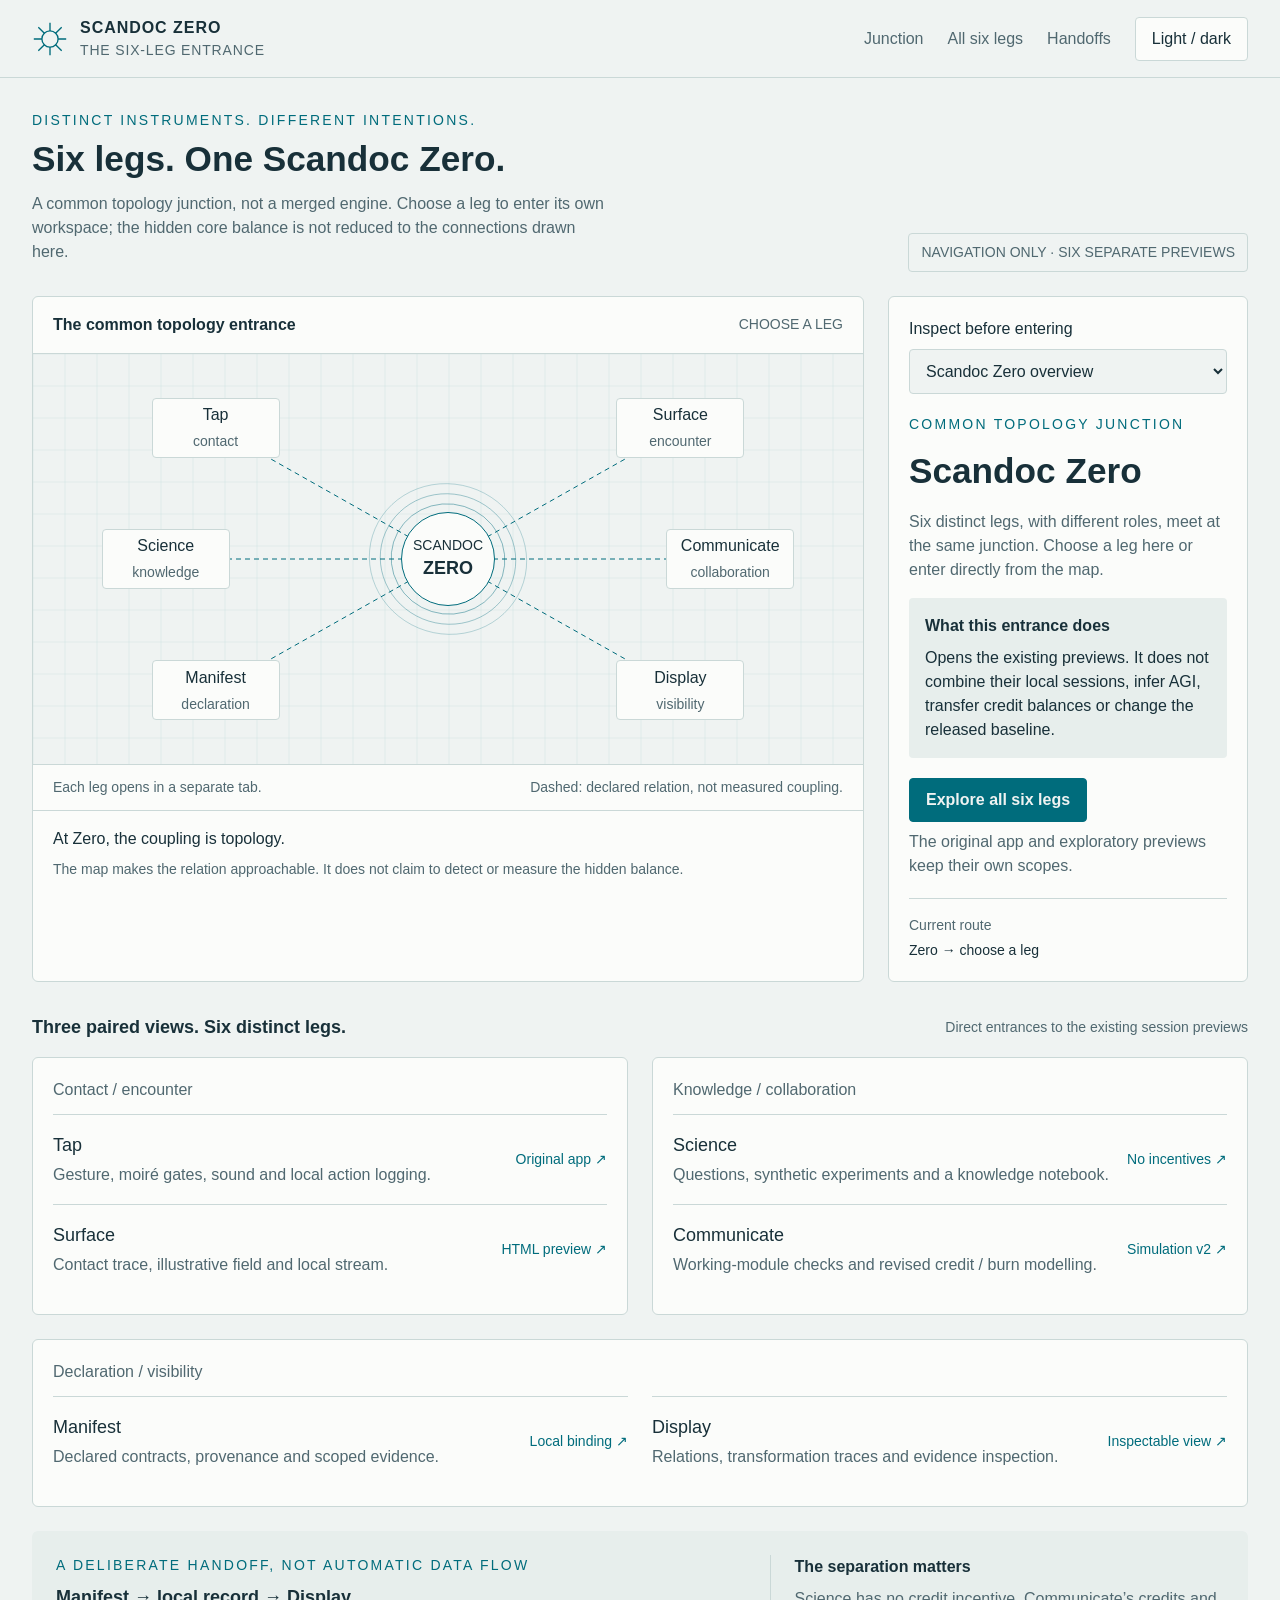
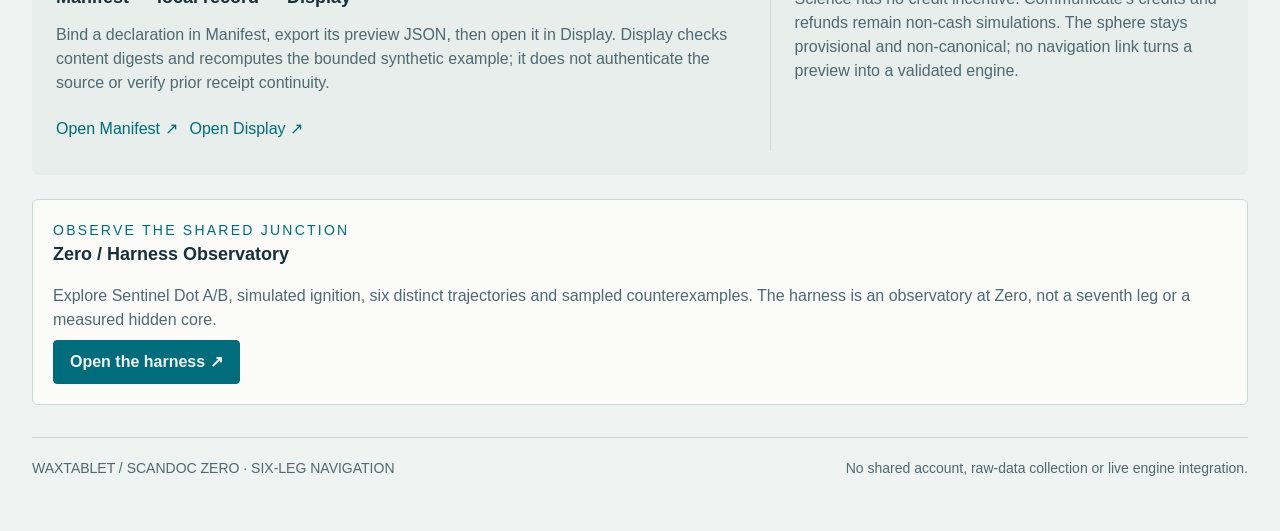
==== site/index.html @ a8c65e09 "Import editable Scandoc Zero previews with isolated routing and checks" ====
<!doctype html>
<html lang="en" data-mode="navigation">
  <head>
    <meta charset="utf-8" />
    <meta name="viewport" content="width=device-width,initial-scale=1" />
    <title>Scandoc Zero · Six-Leg Navigation</title>
    <link rel="stylesheet" href="base.css" />
    <link rel="stylesheet" href="style.css" />
    <script defer src="app.js"></script>
  </head>
  <body>
    <a class="skip" href="#main">Skip to the six-leg entrance</a>
    <header>
      <div class="brand">
        <svg viewBox="0 0 40 40" fill="none" role="img" aria-label="Scandoc Zero mark">
          <circle cx="20" cy="20" r="9" stroke="currentColor" stroke-width="1.5" />
          <path
            d="M20 2v9m0 18v9M2 20h9m18 0h9M7 7l7 7m12 12 7 7M7 33l7-7m12-12 7-7"
            stroke="currentColor"
            stroke-width="1.5"
          />
        </svg>
        <div>SCANDOC ZERO<small>THE SIX-LEG ENTRANCE</small></div>
      </div>
      <nav aria-label="Page sections">
        <a href="#junction">Junction</a><a href="#directory">All six legs</a
        ><a href="#handoff">Handoffs</a
        ><button id="theme" aria-label="Toggle light and dark theme">Light / dark</button>
      </nav>
    </header>
    <main id="main">
      <section class="intro">
        <div>
          <div class="eyebrow">Distinct instruments. Different intentions.</div>
          <h1>Six legs. One Scandoc Zero.</h1>
          <p class="lede">
            A common topology junction, not a merged engine. Choose a leg to enter its own
            workspace; the hidden core balance is not reduced to the connections drawn here.
          </p>
        </div>
        <span class="pill">NAVIGATION ONLY · SIX SEPARATE PREVIEWS</span>
      </section>
      <section class="workspace" id="junction">
        <article class="panel">
          <div class="panel-head">
            <h2>The common topology entrance</h2>
            <span class="muted">CHOOSE A LEG</span>
          </div>
          <div class="junction-map" id="map">
            <canvas id="wires" aria-hidden="true"></canvas>
            <a
              class="leg-node node-tap"
              data-leg="tap"
              href="./tap/"
              target="_blank"
              rel="noopener noreferrer"
              aria-label="Open Tap, original browser instrument, in a new tab"
              ><span>Tap</span><small>contact</small></a
            >
            <a
              class="leg-node node-surface"
              data-leg="surface"
              href="./surface/"
              target="_blank"
              rel="noopener noreferrer"
              aria-label="Open Surface, instrument preview, in a new tab"
              ><span>Surface</span><small>encounter</small></a
            >
            <a
              class="leg-node node-science"
              data-leg="science"
              href="./science/"
              target="_blank"
              rel="noopener noreferrer"
              aria-label="Open Science, knowledge-only preview, in a new tab"
              ><span>Science</span><small>knowledge</small></a
            >
            <a
              class="leg-node node-communicate"
              data-leg="communicate"
              href="./communicate/"
              target="_blank"
              rel="noopener noreferrer"
              aria-label="Open Communicate, revised credit-model preview, in a new tab"
              ><span>Communicate</span><small>collaboration</small></a
            >
            <a
              class="leg-node node-manifest"
              data-leg="manifest"
              href="./manifest/"
              target="_blank"
              rel="noopener noreferrer"
              aria-label="Open Manifest, contract and evidence preview, in a new tab"
              ><span>Manifest</span><small>declaration</small></a
            >
            <a
              class="leg-node node-display"
              data-leg="display"
              href="./display/"
              target="_blank"
              rel="noopener noreferrer"
              aria-label="Open Display, topology inspection preview, in a new tab"
              ><span>Display</span><small>visibility</small></a
            >
            <button class="zero-node" id="zero" aria-label="Inspect the Scandoc Zero overview">
              <span>SCANDOC</span><strong>ZERO</strong>
            </button>
          </div>
          <div class="map-foot">
            <span>Each leg opens in a separate tab.</span
            ><span>Dashed: declared relation, not measured coupling.</span>
          </div>
          <div class="junction-note">
            <strong>At Zero, the coupling is topology.</strong>
            <p>
              The map makes the relation approachable. It does not claim to detect or measure the
              hidden balance.
            </p>
          </div>
        </article>
        <aside class="panel controls inspector">
          <div class="field">
            <label for="inspect">Inspect before entering</label
            ><select id="inspect">
              <option value="zero">Scandoc Zero overview</option>
              <option value="tap">Tap</option>
              <option value="surface">Surface</option>
              <option value="science">Science</option>
              <option value="communicate">Communicate</option>
              <option value="manifest">Manifest</option>
              <option value="display">Display</option>
            </select>
          </div>
          <span id="leg-kind" class="eyebrow">COMMON TOPOLOGY JUNCTION</span>
          <h2 id="leg-title" class="inspector-title">Scandoc Zero</h2>
          <p id="leg-purpose">
            Six distinct legs, with different roles, meet at the same junction. Choose a leg here or
            enter directly from the map.
          </p>
          <div class="readout">
            <strong id="scope-title">What this entrance does</strong
            ><span id="scope-detail"
              >Opens the existing previews. It does not combine their local sessions, infer AGI,
              transfer credit balances or change the released baseline.</span
            >
          </div>
          <a id="open-leg" class="primary-link" href="#directory">Explore all six legs</a>
          <p class="help" id="open-note">
            The original app and the exploratory previews keep their own scopes.
          </p>
          <div class="separation">
            <span>Current route</span><strong id="route-label">Zero → choose a leg</strong>
          </div>
        </aside>
      </section>

      <section id="directory" class="directory-section">
        <div class="section-heading">
          <h2>Three paired views. Six distinct legs.</h2>
          <span class="help">Direct entrances to the existing session previews</span>
        </div>
        <div class="directory">
          <article class="pair">
            <h3>Contact / encounter</h3>
            <a
              class="entry"
              data-directory="tap"
              href="./tap/"
              target="_blank"
              rel="noopener noreferrer"
              ><div>
                <strong>Tap</strong
                ><span>Gesture, moiré gates, sound and local action logging.</span>
              </div>
              <small>Original app ↗</small></a
            ><a
              class="entry"
              data-directory="surface"
              href="./surface/"
              target="_blank"
              rel="noopener noreferrer"
              ><div>
                <strong>Surface</strong
                ><span>Contact trace, illustrative field and local stream.</span>
              </div>
              <small>HTML preview ↗</small></a
            >
          </article>
          <article class="pair">
            <h3>Knowledge / collaboration</h3>
            <a
              class="entry"
              data-directory="science"
              href="./science/"
              target="_blank"
              rel="noopener noreferrer"
              ><div>
                <strong>Science</strong
                ><span>Questions, synthetic experiments and a knowledge notebook.</span>
              </div>
              <small>No incentives ↗</small></a
            ><a
              class="entry"
              data-directory="communicate"
              href="./communicate/"
              target="_blank"
              rel="noopener noreferrer"
              ><div>
                <strong>Communicate</strong
                ><span>Working-module checks and revised credit / burn modelling.</span>
              </div>
              <small>Simulation v2 ↗</small></a
            >
          </article>
          <article class="pair">
            <h3>Declaration / visibility</h3>
            <a
              class="entry"
              data-directory="manifest"
              href="./manifest/"
              target="_blank"
              rel="noopener noreferrer"
              ><div>
                <strong>Manifest</strong
                ><span>Declared contracts, provenance and scoped evidence.</span>
              </div>
              <small>Local binding ↗</small></a
            ><a
              class="entry"
              data-directory="display"
              href="./display/"
              target="_blank"
              rel="noopener noreferrer"
              ><div>
                <strong>Display</strong
                ><span>Relations, transformation traces and evidence inspection.</span>
              </div>
              <small>Inspectable view ↗</small></a
            >
          </article>
        </div>
      </section>

      <section id="handoff" class="handoff">
        <div>
          <div class="eyebrow">A deliberate handoff, not automatic data flow</div>
          <h2>Manifest → local record → Display</h2>
          <p>
            Bind a declaration in Manifest, export its preview JSON, then open it in Display.
            Display checks content digests and recomputes the bounded synthetic example; it does not
            authenticate the source or verify prior receipt continuity.
          </p>
          <div class="row">
            <a href="./manifest/" target="_blank" rel="noopener noreferrer">Open Manifest ↗</a
            ><a href="./display/" target="_blank" rel="noopener noreferrer">Open Display ↗</a>
          </div>
        </div>
        <aside>
          <h3>The separation matters</h3>
          <p>
            Science has no credit incentive. Communicate’s credits and refunds remain non-cash
            simulations. The sphere stays provisional and non-canonical; no navigation link turns a
            preview into a validated engine.
          </p>
        </aside>
      </section>
      <section class="panel content" style="margin-top: var(--s6)">
        <div class="eyebrow">Observe the shared junction</div>
        <h2>Zero / Harness Observatory</h2>
        <p>
          Explore Sentinel Dot A/B, simulated ignition, six distinct trajectories and sampled
          counterexamples. The harness is an observatory at Zero, not a seventh leg or a measured
          hidden core.
        </p>
        <a class="primary-link" href="./harness/" target="_blank" rel="noopener noreferrer"
          >Open the harness ↗</a
        >
      </section>
      <footer>
        <span>WAXTABLET / SCANDOC ZERO · SIX-LEG NAVIGATION</span
        ><span>No shared account, raw-data collection or live engine integration.</span>
      </footer>
    </main>
  </body>
</html>
---- site/base.css ----
@import url('https://api.fontshare.com/v2/css?f[]=satoshi@400,500,700&display=swap');
:root {
  color-scheme: light;
  --bg: #eff3f2;
  --panel: #fbfcfa;
  --subtle: #e7eeec;
  --ink: #183039;
  --muted: #506870;
  --border: #cad8d7;
  --accent: #006c7c;
  --accent-soft: #d9ebec;
  --amber: #9b621f;
  --danger: #a3323e;
  --grid: #c3d8da;
  --text-xs: clamp(0.75rem, 0.7rem + 0.25vw, 0.875rem);
  --text-sm: clamp(0.875rem, 0.8rem + 0.35vw, 1rem);
  --text-base: clamp(1rem, 0.95rem + 0.25vw, 1.125rem);
  --text-xl: clamp(1.5rem, 1.2rem + 1.25vw, 2.25rem);
  --s1: 0.25rem;
  --s2: 0.5rem;
  --s3: 0.75rem;
  --s4: 1rem;
  --s5: 1.25rem;
  --s6: 1.5rem;
  --s8: 2rem;
  --s10: 2.5rem;
  --s12: 3rem;
}
[data-theme='dark'] {
  color-scheme: dark;
  --bg: #08121b;
  --panel: #0e1d27;
  --subtle: #142a35;
  --ink: #e1edf0;
  --muted: #a1b8c0;
  --border: #28424e;
  --accent: #87cddd;
  --accent-soft: #193942;
  --amber: #e3b56c;
  --danger: #f0989e;
  --grid: #2b535f;
}
[data-mode='communicate'] {
  --accent: #8c5415;
  --accent-soft: #efe3d0;
}
[data-theme='dark'][data-mode='communicate'] {
  --accent: #e4b56a;
  --accent-soft: #382c1c;
}
* {
  box-sizing: border-box;
}
html {
  scroll-behavior: smooth;
}
body {
  margin: 0;
  font:
    var(--text-base) / 1.5 Satoshi,
    sans-serif;
  background: var(--bg);
  color: var(--ink);
}
h1 {
  font-size: var(--text-xl);
  line-height: 1.16;
  margin: var(--s2) 0 var(--s3);
}
h2 {
  font-size: var(--text-base);
  margin: 0 0 var(--s4);
  font-weight: 700;
}
h3 {
  font-size: var(--text-sm);
  margin: 0 0 var(--s2);
}
p {
  margin: var(--s2) 0;
}
button,
input,
select,
textarea {
  font: inherit;
  font-size: var(--text-sm);
}
button {
  border: 1px solid var(--border);
  border-radius: 4px;
  min-height: 44px;
  padding: var(--s2) var(--s4);
  color: var(--ink);
  background: var(--panel);
  cursor: pointer;
  touch-action: manipulation;
}
button:hover:not(:disabled) {
  border-color: var(--accent);
  background: var(--accent-soft);
}
button:disabled {
  opacity: 0.5;
  cursor: not-allowed;
}
.primary {
  background: var(--accent);
  color: var(--bg);
  font-weight: 700;
  border-color: var(--accent);
}
.primary:hover:not(:disabled) {
  background: var(--accent);
  filter: brightness(1.1);
}
.danger {
  color: var(--danger);
}
input,
select,
textarea {
  width: 100%;
  padding: var(--s3);
  border: 1px solid var(--border);
  border-radius: 4px;
  background: var(--bg);
  color: var(--ink);
  min-height: 44px;
}
textarea {
  resize: vertical;
  min-height: 100px;
}
input[type='range'] {
  padding: 0;
  accent-color: var(--accent);
}
label {
  display: block;
  font-size: var(--text-sm);
  margin-bottom: var(--s2);
}
input[type='checkbox'] {
  width: 20px;
  min-height: 20px;
  accent-color: var(--accent);
}
a {
  color: var(--accent);
  text-decoration: none;
}
a:hover {
  text-decoration: underline;
}
:focus-visible {
  outline: 2px solid var(--accent);
  outline-offset: 4px;
}
[hidden] {
  display: none !important;
}
.skip {
  position: absolute;
  top: -90px;
  z-index: 10;
  background: var(--panel);
  padding: var(--s4);
}
.skip:focus {
  top: 0;
}
header {
  display: flex;
  align-items: center;
  justify-content: space-between;
  gap: var(--s4);
  padding: var(--s4) var(--s8);
  border-bottom: 1px solid var(--border);
}
.brand {
  display: flex;
  align-items: center;
  gap: var(--s3);
  font-weight: 700;
  font-size: var(--text-sm);
  letter-spacing: 0.06em;
}
.brand svg {
  width: 36px;
  height: 36px;
  color: var(--accent);
  flex-shrink: 0;
}
.brand small {
  font-weight: 400;
  font-size: var(--text-xs);
  letter-spacing: 0.06em;
  color: var(--muted);
  display: block;
}
nav {
  display: flex;
  align-items: center;
  gap: var(--s6);
  font-size: var(--text-sm);
}
nav a {
  color: var(--muted);
}
main {
  max-width: 1480px;
  margin: auto;
  padding: var(--s8);
}
.intro {
  display: flex;
  justify-content: space-between;
  align-items: end;
  gap: var(--s6);
  margin-bottom: var(--s6);
}
.eyebrow {
  font-size: var(--text-xs);
  letter-spacing: 0.16em;
  text-transform: uppercase;
  color: var(--accent);
}
.lede {
  color: var(--muted);
  max-width: 65ch;
  font-size: var(--text-sm);
}
.pill {
  display: inline-flex;
  align-items: center;
  border: 1px solid var(--border);
  padding: var(--s2) var(--s3);
  font-size: var(--text-xs);
  border-radius: 4px;
  white-space: nowrap;
  color: var(--muted);
}
.pill.active {
  background: var(--accent-soft);
  color: var(--accent);
  border-color: var(--accent);
}
.workspace {
  display: grid;
  grid-template-columns: minmax(0, 1fr) 360px;
  gap: var(--s6);
}
.panel {
  background: var(--panel);
  border: 1px solid var(--border);
  border-radius: 6px;
  min-width: 0;
}
.panel-head {
  padding: var(--s4) var(--s5);
  display: flex;
  justify-content: space-between;
  align-items: center;
  gap: var(--s3);
  border-bottom: 1px solid var(--border);
  font-size: var(--text-xs);
}
.panel-head h2 {
  margin: 0;
  font-size: var(--text-sm);
}
.muted {
  color: var(--muted);
}
.mono {
  font-family: monospace;
  font-size: var(--text-xs);
  overflow-wrap: anywhere;
}
.map-wrap {
  height: 360px;
  position: relative;
  background: var(--bg);
}
canvas {
  width: 100%;
  height: 100%;
  display: block;
}
.map-foot {
  display: flex;
  flex-wrap: wrap;
  justify-content: space-between;
  gap: var(--s3);
  padding: var(--s3) var(--s5);
  border-top: 1px solid var(--border);
  font-size: var(--text-xs);
  color: var(--muted);
}
.legend {
  display: flex;
  gap: var(--s4);
  align-items: center;
}
.legend span:before {
  content: '';
  display: inline-block;
  width: 18px;
  height: 2px;
  vertical-align: middle;
  background: var(--accent);
  margin-right: var(--s2);
}
.legend span:last-child:before {
  background: var(--amber);
}
.controls {
  padding: var(--s5);
}
.controls .field {
  margin-bottom: var(--s4);
}
.help {
  font-size: var(--text-xs);
  color: var(--muted);
}
.row {
  display: flex;
  gap: var(--s3);
  align-items: center;
  flex-wrap: wrap;
}
.wide {
  width: 100%;
}
.readout {
  margin-top: var(--s4);
  padding: var(--s4);
  background: var(--subtle);
  border-radius: 4px;
  font-size: var(--text-sm);
}
.readout strong {
  display: block;
  margin-bottom: var(--s2);
  font-weight: 700;
}
.readout[data-state='fail'] {
  color: var(--danger);
}
.readout[data-state='pass'] {
  color: var(--accent);
}
.meta-line {
  display: flex;
  justify-content: space-between;
  gap: var(--s3);
  padding: var(--s3) 0;
  border-bottom: 1px solid var(--border);
  font-size: var(--text-sm);
}
.meta-line:last-child {
  border-bottom: 0;
}
.meta-line span {
  color: var(--muted);
}
.boundary {
  display: grid;
  grid-template-columns: 1.1fr 1fr 1fr;
  gap: var(--s6);
  padding: var(--s5);
  margin-top: var(--s6);
  border: 1px solid var(--border);
  border-radius: 6px;
}
.boundary p {
  font-size: var(--text-xs);
  color: var(--muted);
}
.lower {
  display: grid;
  grid-template-columns: minmax(0, 1fr) 360px;
  gap: var(--s6);
  margin-top: var(--s6);
}
.content {
  padding: var(--s5);
}
.content p {
  font-size: var(--text-sm);
  color: var(--muted);
}
.journal-item {
  padding: var(--s4) 0;
  border-bottom: 1px solid var(--border);
  font-size: var(--text-sm);
}
.journal-item:last-child {
  border-bottom: 0;
}
.journal-item strong {
  font-weight: 500;
  display: block;
}
.journal-item small {
  color: var(--muted);
  font-size: var(--text-xs);
}
.journal-item p {
  white-space: pre-wrap;
  overflow-wrap: anywhere;
}
.empty {
  padding: var(--s6) 0;
  color: var(--muted);
  font-size: var(--text-sm);
}
.history {
  max-height: 340px;
  overflow: auto;
}
.terminal {
  background: var(--bg);
  padding: var(--s4);
  border: 1px solid var(--border);
  border-radius: 4px;
  font-size: var(--text-xs);
  overflow-wrap: anywhere;
  white-space: pre-wrap;
  max-height: 280px;
  overflow: auto;
  margin: var(--s3) 0;
}
summary {
  font-size: var(--text-sm);
  cursor: pointer;
  min-height: 44px;
  padding-block: var(--s3);
}
footer {
  font-size: var(--text-xs);
  color: var(--muted);
  display: flex;
  justify-content: space-between;
  flex-wrap: wrap;
  gap: var(--s3);
  margin-top: var(--s8);
  padding-block: var(--s5);
  border-top: 1px solid var(--border);
}
.ledger-number {
  font-size: var(--text-xl);
  font-weight: 700;
  color: var(--accent);
  line-height: 1.2;
}
.balance-grid {
  display: grid;
  grid-template-columns: 1fr 1fr 1fr;
  gap: var(--s4);
  padding: var(--s5);
  border-bottom: 1px solid var(--border);
}
.balance-grid span {
  font-size: var(--text-xs);
  color: var(--muted);
  display: block;
}
.ledger-row {
  display: grid;
  grid-template-columns: 1fr auto;
  gap: var(--s3);
  padding: var(--s3) 0;
  border-bottom: 1px solid var(--border);
  font-size: var(--text-sm);
}
.ledger-row small {
  display: block;
  font-size: var(--text-xs);
  color: var(--muted);
}
.delta {
  color: var(--accent);
  font-family: monospace;
  white-space: nowrap;
}
.tests {
  list-style: none;
  margin: var(--s3) 0;
  padding: 0;
  font-size: var(--text-sm);
}
.tests li {
  display: flex;
  justify-content: space-between;
  gap: var(--s3);
  padding: var(--s2) 0;
  border-bottom: 1px solid var(--border);
}
.check {
  color: var(--accent);
}
.reject {
  color: var(--danger);
}
.rules-grid {
  display: grid;
  grid-template-columns: 1fr 1fr;
  gap: var(--s3);
}
.inline-check {
  display: flex;
  gap: var(--s3);
  align-items: center;
  padding-block: var(--s3);
}
.inline-check label {
  margin: 0;
}
.topology-note {
  padding: var(--s3) var(--s5);
  color: var(--muted);
  font-size: var(--text-xs);
  border-bottom: 1px solid var(--border);
}
.counter {
  font-size: var(--text-xs);
  color: var(--muted);
}
@media (max-width: 950px) {
  .workspace,
  .lower {
    grid-template-columns: minmax(0, 1fr) 320px;
  }
  nav {
    gap: var(--s3);
  }
}
@media (max-width: 740px) {
  header {
    padding: var(--s3) var(--s4);
  }
  nav a {
    display: none;
  }
  nav {
    gap: var(--s2);
  }
  main {
    padding: var(--s4);
  }
  .intro {
    display: block;
  }
  .intro .pill {
    margin-top: var(--s3);
  }
  .workspace,
  .lower {
    grid-template-columns: 1fr;
    gap: var(--s4);
  }
  .map-wrap {
    height: 320px;
  }
  .boundary {
    grid-template-columns: 1fr;
    gap: var(--s4);
    margin-top: var(--s4);
    padding: var(--s4);
  }
  .lower {
    margin-top: var(--s4);
  }
  .controls,
  .content {
    padding: var(--s4);
  }
  .panel-head {
    padding: var(--s3) var(--s4);
  }
  .map-foot {
    padding: var(--s3) var(--s4);
  }
  .balance-grid {
    padding: var(--s4);
  }
  footer {
    margin-top: var(--s6);
  }
}
@media (prefers-reduced-motion: reduce) {
  html {
    scroll-behavior: auto;
  }
  * {
    transition: none !important;
  }
}
---- site/style.css ----
.junction-map {
  position: relative;
  height: 410px;
  background: var(--bg);
  isolation: isolate;
}
#wires {
  position: absolute;
  inset: 0;
  width: 100%;
  height: 100%;
  z-index: -1;
}
.leg-node {
  position: absolute;
  transform: translate(-50%, -50%);
  width: clamp(94px, 10vw, 144px);
  min-height: 60px;
  display: flex;
  align-items: center;
  justify-content: center;
  flex-direction: column;
  gap: var(--s1);
  border: 1px solid var(--border);
  border-radius: 4px;
  background: var(--panel);
  color: var(--ink);
  text-decoration: none;
  font-size: var(--text-sm);
  touch-action: manipulation;
}
.leg-node:hover,
.leg-node.selected {
  border-color: var(--amber);
  text-decoration: none;
  background: var(--panel);
}
.leg-node small {
  font-size: var(--text-xs);
  color: var(--muted);
}
.node-tap {
  left: 22%;
  top: 18%;
}
.node-surface {
  left: 78%;
  top: 18%;
}
.node-science {
  left: 16%;
  top: 50%;
}
.node-communicate {
  left: 84%;
  top: 50%;
}
.node-manifest {
  left: 22%;
  top: 82%;
}
.node-display {
  left: 78%;
  top: 82%;
}
.zero-node {
  position: absolute;
  left: 50%;
  top: 50%;
  transform: translate(-50%, -50%);
  width: 94px;
  height: 94px;
  min-height: 0;
  padding: var(--s2);
  border-radius: 50%;
  display: flex;
  align-items: center;
  justify-content: center;
  flex-direction: column;
  background: var(--panel);
  border-color: var(--accent);
  font-size: var(--text-xs);
  line-height: 1.4;
}
.zero-node strong {
  font-size: var(--text-base);
}
.zero-node:hover {
  background: var(--panel) !important;
}
.inspector-title {
  font-size: var(--text-xl);
  margin: var(--s2) 0 var(--s3);
}
.inspector > p {
  font-size: var(--text-sm);
  color: var(--muted);
}
.inspector .primary-link {
  margin-top: var(--s5);
}
.primary-link {
  display: inline-flex;
  min-height: 44px;
  align-items: center;
  justify-content: center;
  padding: var(--s2) var(--s4);
  background: var(--accent);
  border: 1px solid var(--accent);
  border-radius: 4px;
  color: var(--bg);
  font-size: var(--text-sm);
  font-weight: 700;
}
.primary-link:hover {
  color: var(--bg);
  text-decoration: none;
  filter: brightness(1.1);
}
.junction-note {
  padding: var(--s4) var(--s5);
  border-top: 1px solid var(--border);
  font-size: var(--text-sm);
}
.junction-note strong {
  font-weight: 500;
}
.junction-note p {
  font-size: var(--text-xs);
  color: var(--muted);
}
.separation {
  margin-top: var(--s5);
  padding-top: var(--s4);
  border-top: 1px solid var(--border);
  font-size: var(--text-xs);
}
.separation span {
  display: block;
  color: var(--muted);
  margin-bottom: var(--s1);
}
.separation strong {
  font-weight: 500;
}
.directory-section {
  margin-top: var(--s8);
  scroll-margin-top: var(--s4);
}
.section-heading {
  display: flex;
  justify-content: space-between;
  align-items: center;
  gap: var(--s4);
  flex-wrap: wrap;
  margin-bottom: var(--s4);
}
.section-heading h2 {
  margin: 0;
}
.directory {
  display: grid;
  grid-template-columns: 1fr 1fr;
  gap: var(--s6);
}
.pair {
  background: var(--panel);
  border: 1px solid var(--border);
  border-radius: 6px;
  padding: var(--s5);
  min-width: 0;
}
.pair:last-child {
  grid-column: 1/-1;
}
.pair h3 {
  color: var(--muted);
  font-weight: 500;
  margin-bottom: var(--s3);
}
.entry {
  display: flex;
  justify-content: space-between;
  align-items: center;
  gap: var(--s4);
  min-height: 90px;
  padding-block: var(--s4);
  border-top: 1px solid var(--border);
  color: var(--ink);
}
.entry:hover {
  text-decoration: none;
}
.entry:hover strong {
  color: var(--accent);
}
.entry strong {
  font-size: var(--text-base);
  font-weight: 500;
}
.entry span {
  display: block;
  font-size: var(--text-sm);
  color: var(--muted);
  margin-top: var(--s1);
}
.entry small {
  font-size: var(--text-xs);
  color: var(--accent);
  white-space: nowrap;
}
.pair:last-child .entry {
  display: inline-flex;
  width: calc(50% - var(--s3));
  vertical-align: top;
}
.pair:last-child .entry:last-child {
  margin-left: var(--s6);
}
.handoff {
  display: grid;
  grid-template-columns: 1.5fr 1fr;
  gap: var(--s8);
  padding: var(--s6);
  margin-top: var(--s6);
  background: var(--subtle);
  border-radius: 6px;
}
.handoff h2 {
  margin-top: var(--s2);
  margin-bottom: var(--s3);
}
.handoff p {
  font-size: var(--text-sm);
  color: var(--muted);
}
.handoff .row {
  margin-top: var(--s3);
}
.handoff .row a {
  display: inline-flex;
  min-height: 44px;
  align-items: center;
  font-size: var(--text-sm);
}
.handoff aside {
  border-left: 1px solid var(--border);
  padding-left: var(--s6);
}
@media (max-width: 740px) {
  .workspace .inspector {
    order: -1;
  }
  .junction-map {
    height: 360px;
  }
  .zero-node {
    width: 74px;
    height: 74px;
  }
  .leg-node {
    width: 94px;
    min-height: 56px;
    font-size: var(--text-xs);
  }
  .node-communicate {
    width: 100px;
  }
  .junction-note {
    padding: var(--s4);
  }
  .directory {
    grid-template-columns: 1fr;
    gap: var(--s4);
  }
  .pair {
    padding: var(--s4);
  }
  .pair:last-child {
    grid-column: auto;
  }
  .pair:last-child .entry {
    display: flex;
    width: auto;
  }
  .pair:last-child .entry:last-child {
    margin-left: 0;
  }
  .entry {
    gap: var(--s3);
  }
  .entry small {
    white-space: normal;
    text-align: right;
    min-width: 66px;
  }
  .handoff {
    grid-template-columns: 1fr;
    gap: var(--s6);
    padding: var(--s4);
  }
  .handoff aside {
    border-left: 0;
    border-top: 1px solid var(--border);
    padding-left: 0;
    padding-top: var(--s4);
  }
  .inspector .readout {
    font-size: var(--text-sm);
  }
  .inspector-title {
    font-size: var(--text-base);
  }
  .inspector .separation {
    display: none;
  }
  .inspector .help {
    font-size: var(--text-xs);
  }
}
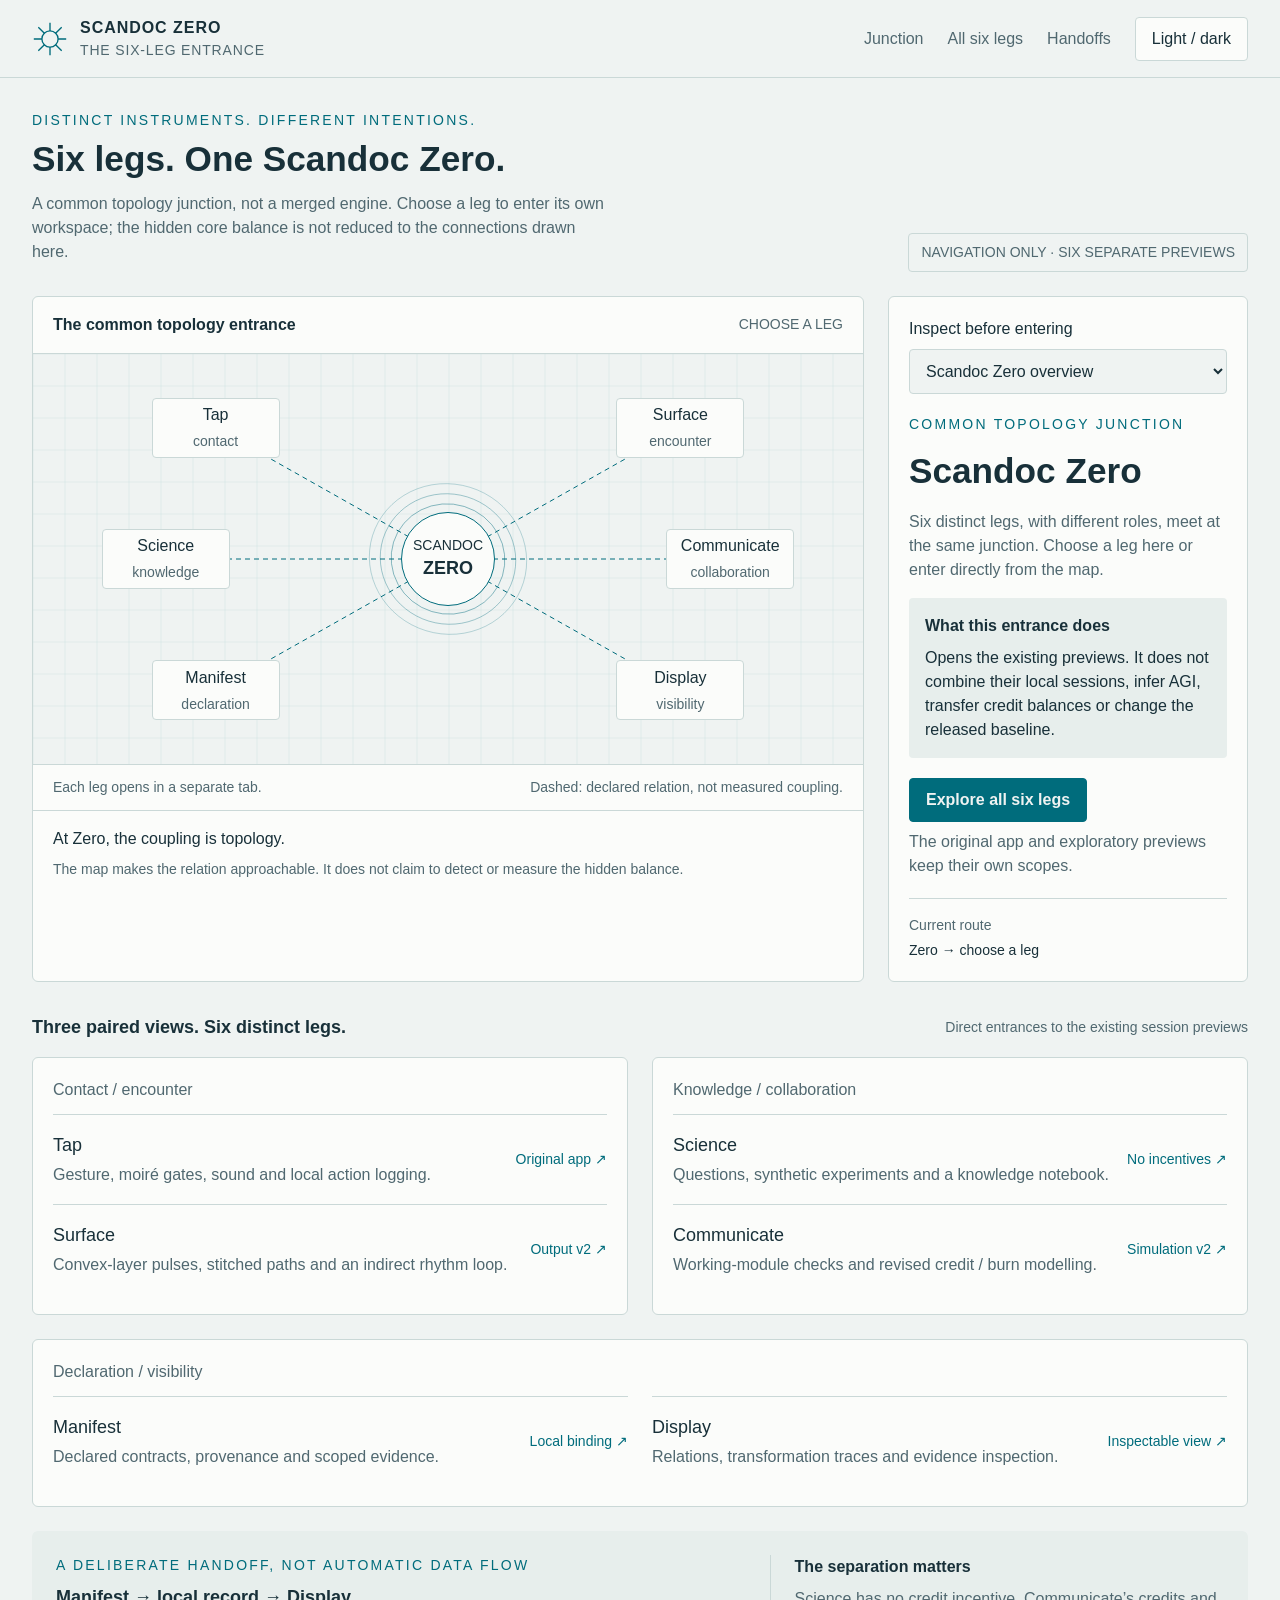
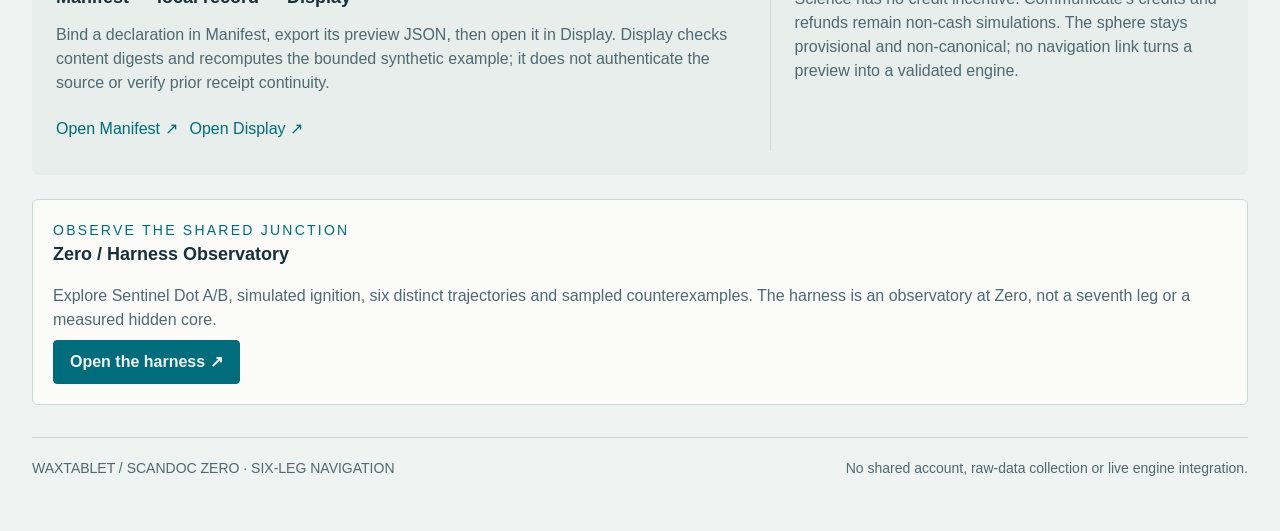
==== commit beaaa684: "Add convex Surface outputs, optional tilt and touch-seeded indirect rhythm" ====
--- a/site/index.html
+++ b/site/index.html
@@ -181,9 +181,9 @@
               rel="noopener noreferrer"
               ><div>
                 <strong>Surface</strong
-                ><span>Contact trace, illustrative field and local stream.</span>
-              </div>
-              <small>HTML preview ↗</small></a
+                ><span>Convex-layer pulses, stitched paths and an indirect rhythm loop.</span>
+              </div>
+              <small>Output v2 ↗</small></a
             >
           </article>
           <article class="pair">
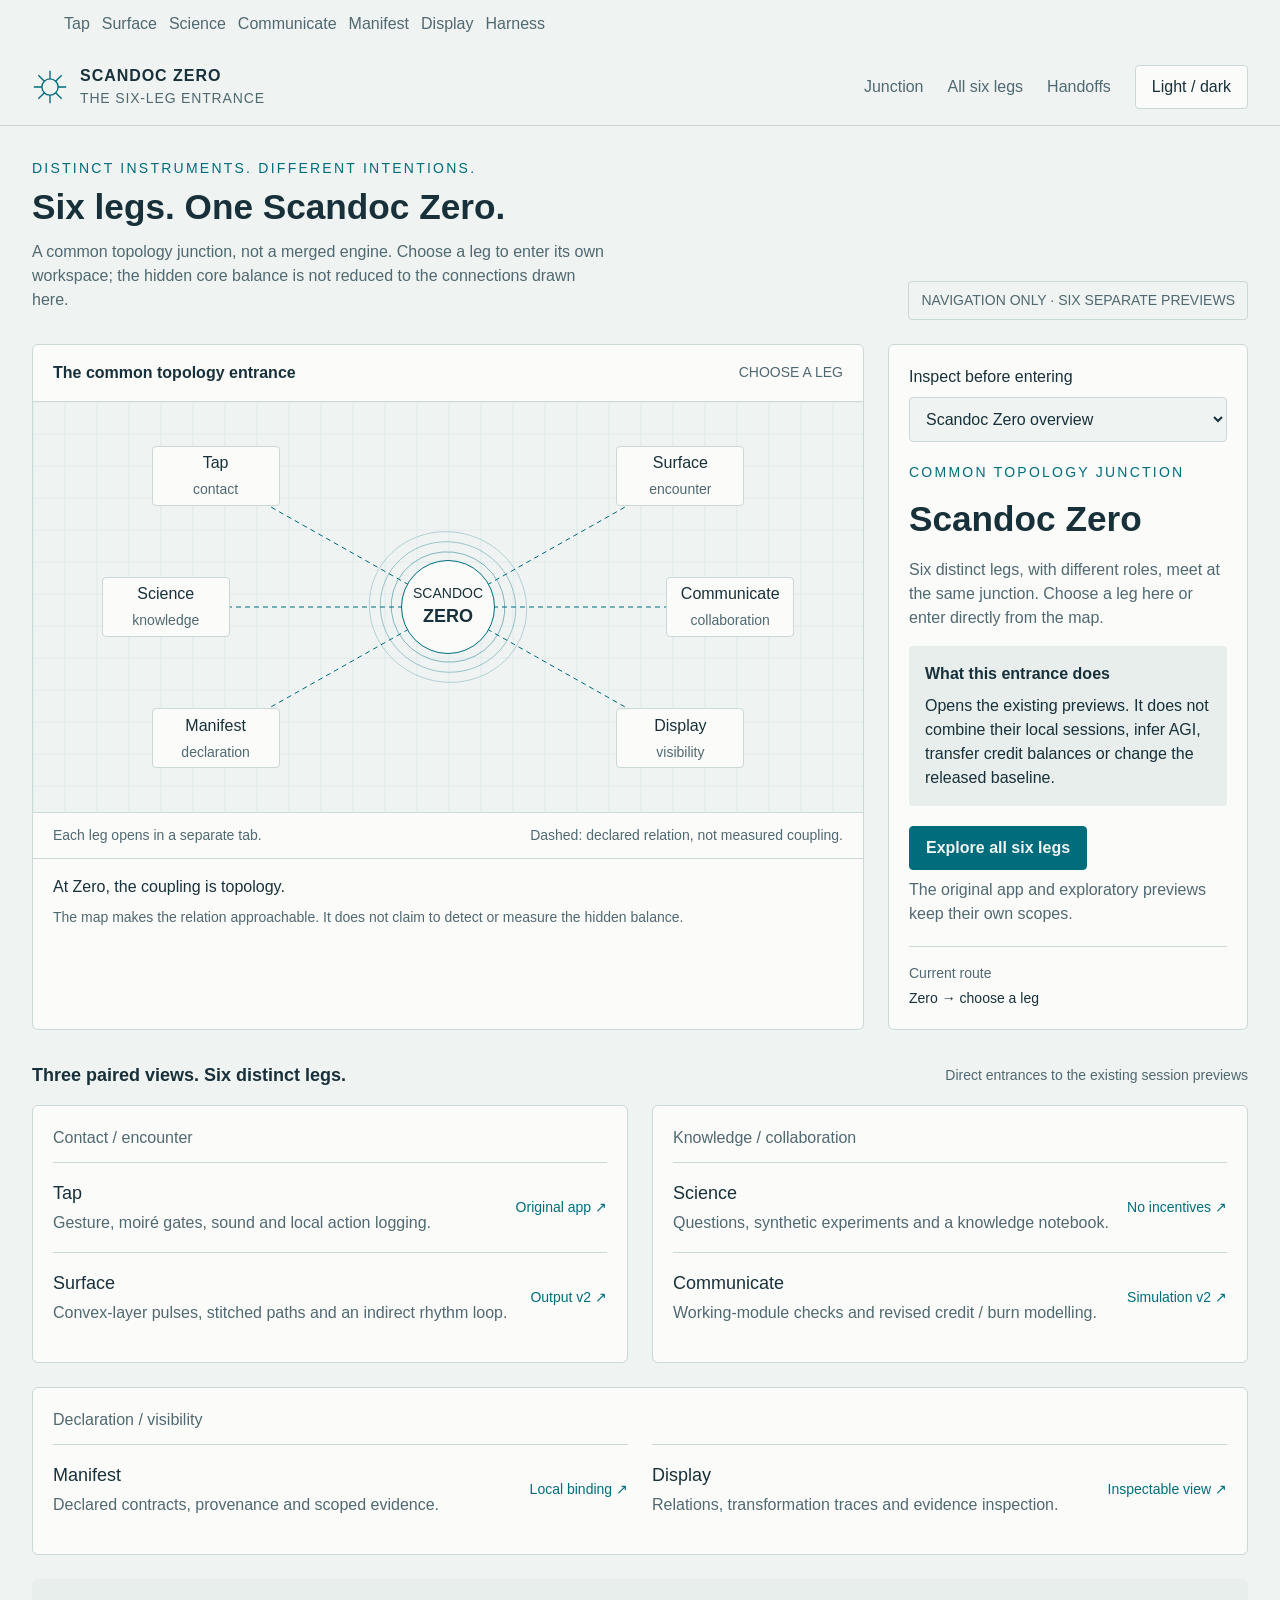
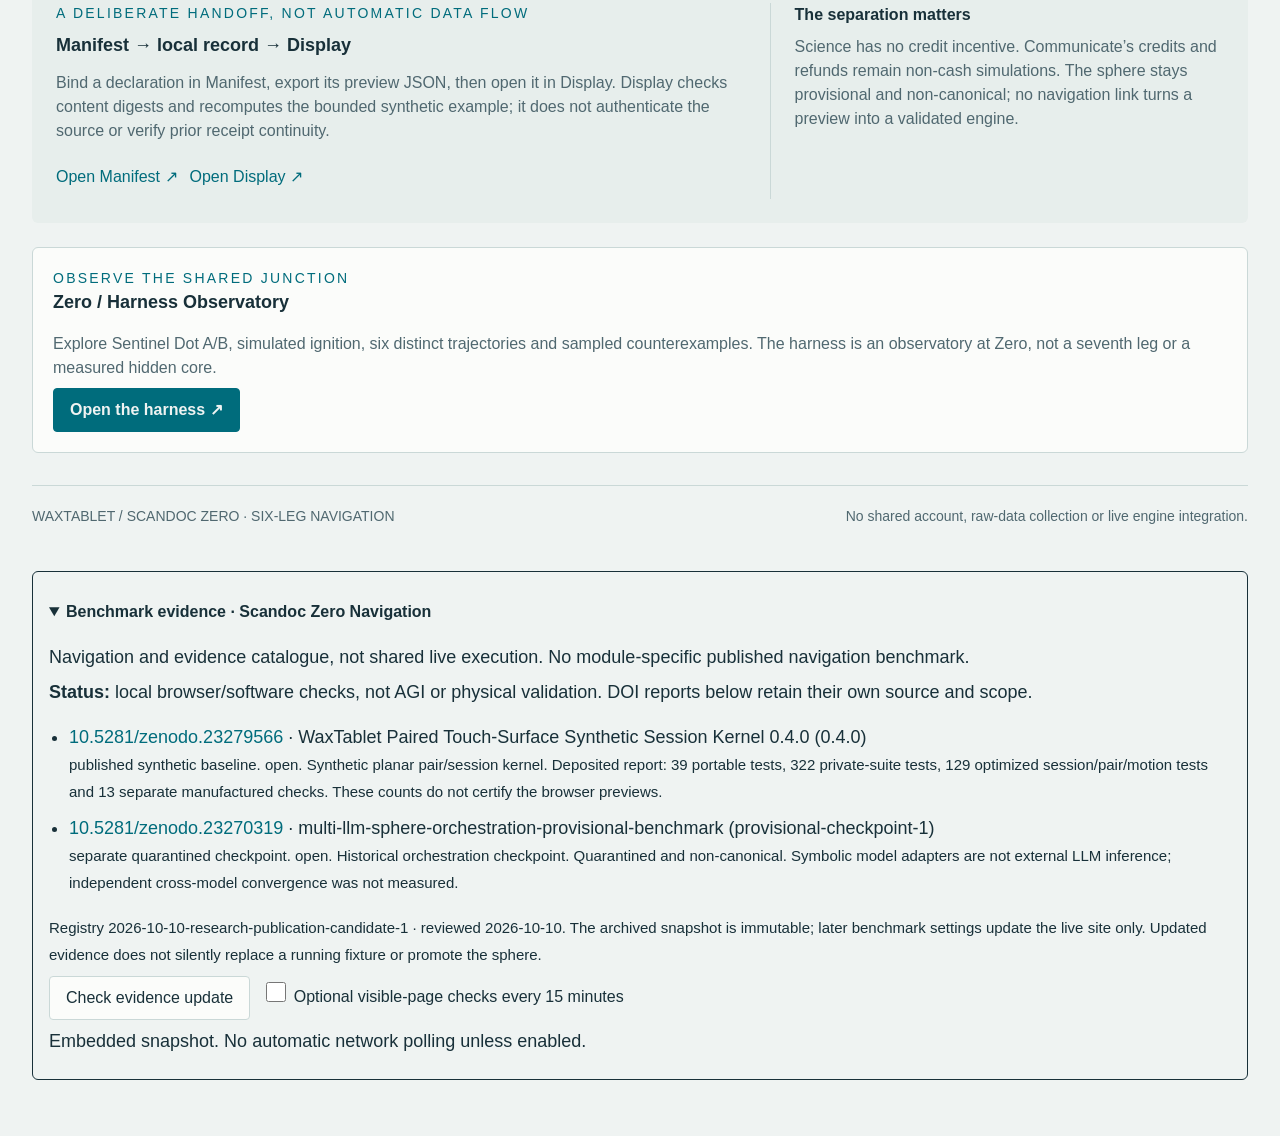
==== commit 80621db8: "Add reviewed DOI evidence, bounded metadata updates and research release candidate" ====
--- a/site/index.html
+++ b/site/index.html
@@ -10,6 +10,15 @@
   </head>
   <body>
     <a class="skip" href="#main">Skip to the six-leg entrance</a>
+    <nav aria-label="All editable preview modules" style="padding:12px 5%;display:flex;flex-wrap:wrap;gap:12px">
+      <a href="./tap/">Tap</a>
+      <a href="./surface/">Surface</a>
+      <a href="./science/">Science</a>
+      <a href="./communicate/">Communicate</a>
+      <a href="./manifest/">Manifest</a>
+      <a href="./display/">Display</a>
+      <a href="./harness/">Harness</a>
+    </nav>
     <header>
       <div class="brand">
         <svg viewBox="0 0 40 40" fill="none" role="img" aria-label="Scandoc Zero mark">
@@ -280,6 +289,31 @@
         <span>WAXTABLET / SCANDOC ZERO · SIX-LEG NAVIGATION</span
         ><span>No shared account, raw-data collection or live engine integration.</span>
       </footer>
-    </main>
+    <!-- BEGIN BENCHMARK EVIDENCE -->
+<section class="benchmark-evidence" aria-label="Scoped benchmark and DOI evidence" data-benchmark-revision="2026-10-10-research-publication-candidate-1"
+ style="margin:24px 0;padding:16px;border:1px solid currentColor;border-radius:6px;line-height:1.5;overflow-wrap:anywhere">
+ <details open><summary><strong>Benchmark evidence · Scandoc Zero Navigation</strong></summary>
+ <p>Navigation and evidence catalogue, not shared live execution. No module-specific published navigation benchmark.</p>
+ <p><strong>Status:</strong> local browser/software checks, not AGI or physical validation. DOI reports below retain their own source and scope.</p>
+ <ul style="padding-left:20px"><li style="margin:10px 0"><a href="https://doi.org/10.5281/zenodo.23279566" target="_blank" rel="noopener noreferrer">10.5281/zenodo.23279566</a>
+      <span> · WaxTablet Paired Touch-Surface Synthetic Session Kernel 0.4.0 (0.4.0)</span><br>
+      <small>published synthetic baseline. open. Synthetic planar pair/session kernel. Deposited report: 39 portable tests, 322 private-suite tests, 129 optimized session/pair/motion tests and 13 separate manufactured checks. These counts do not certify the browser previews.</small></li><li style="margin:10px 0"><a href="https://doi.org/10.5281/zenodo.23270319" target="_blank" rel="noopener noreferrer">10.5281/zenodo.23270319</a>
+      <span> · multi-llm-sphere-orchestration-provisional-benchmark (provisional-checkpoint-1)</span><br>
+      <small>separate quarantined checkpoint. open. Historical orchestration checkpoint. Quarantined and non-canonical. Symbolic model adapters are not external LLM inference; independent cross-model convergence was not measured.</small></li></ul>
+ <p><small>Registry 2026-10-10-research-publication-candidate-1 · reviewed 2026-10-10.
+ The archived snapshot is immutable; later benchmark settings update the live site only.
+ Updated evidence does not silently replace a running fixture or promote the sphere.</small></p>
+
+    <div style="display:flex;gap:12px;flex-wrap:wrap;align-items:center">
+      <button type="button" id="benchmark-refresh">Check evidence update</button>
+      <label><input type="checkbox" id="benchmark-auto"> Optional visible-page checks every 15 minutes</label>
+    </div>
+    <p id="benchmark-update-status" role="status">Embedded snapshot. No automatic network polling unless enabled.</p>
+    <div id="benchmark-update-links"></div>
+    <script defer src="benchmark-updates.js"></script>
+ </details>
+</section>
+<!-- END BENCHMARK EVIDENCE -->
+</main>
   </body>
 </html>
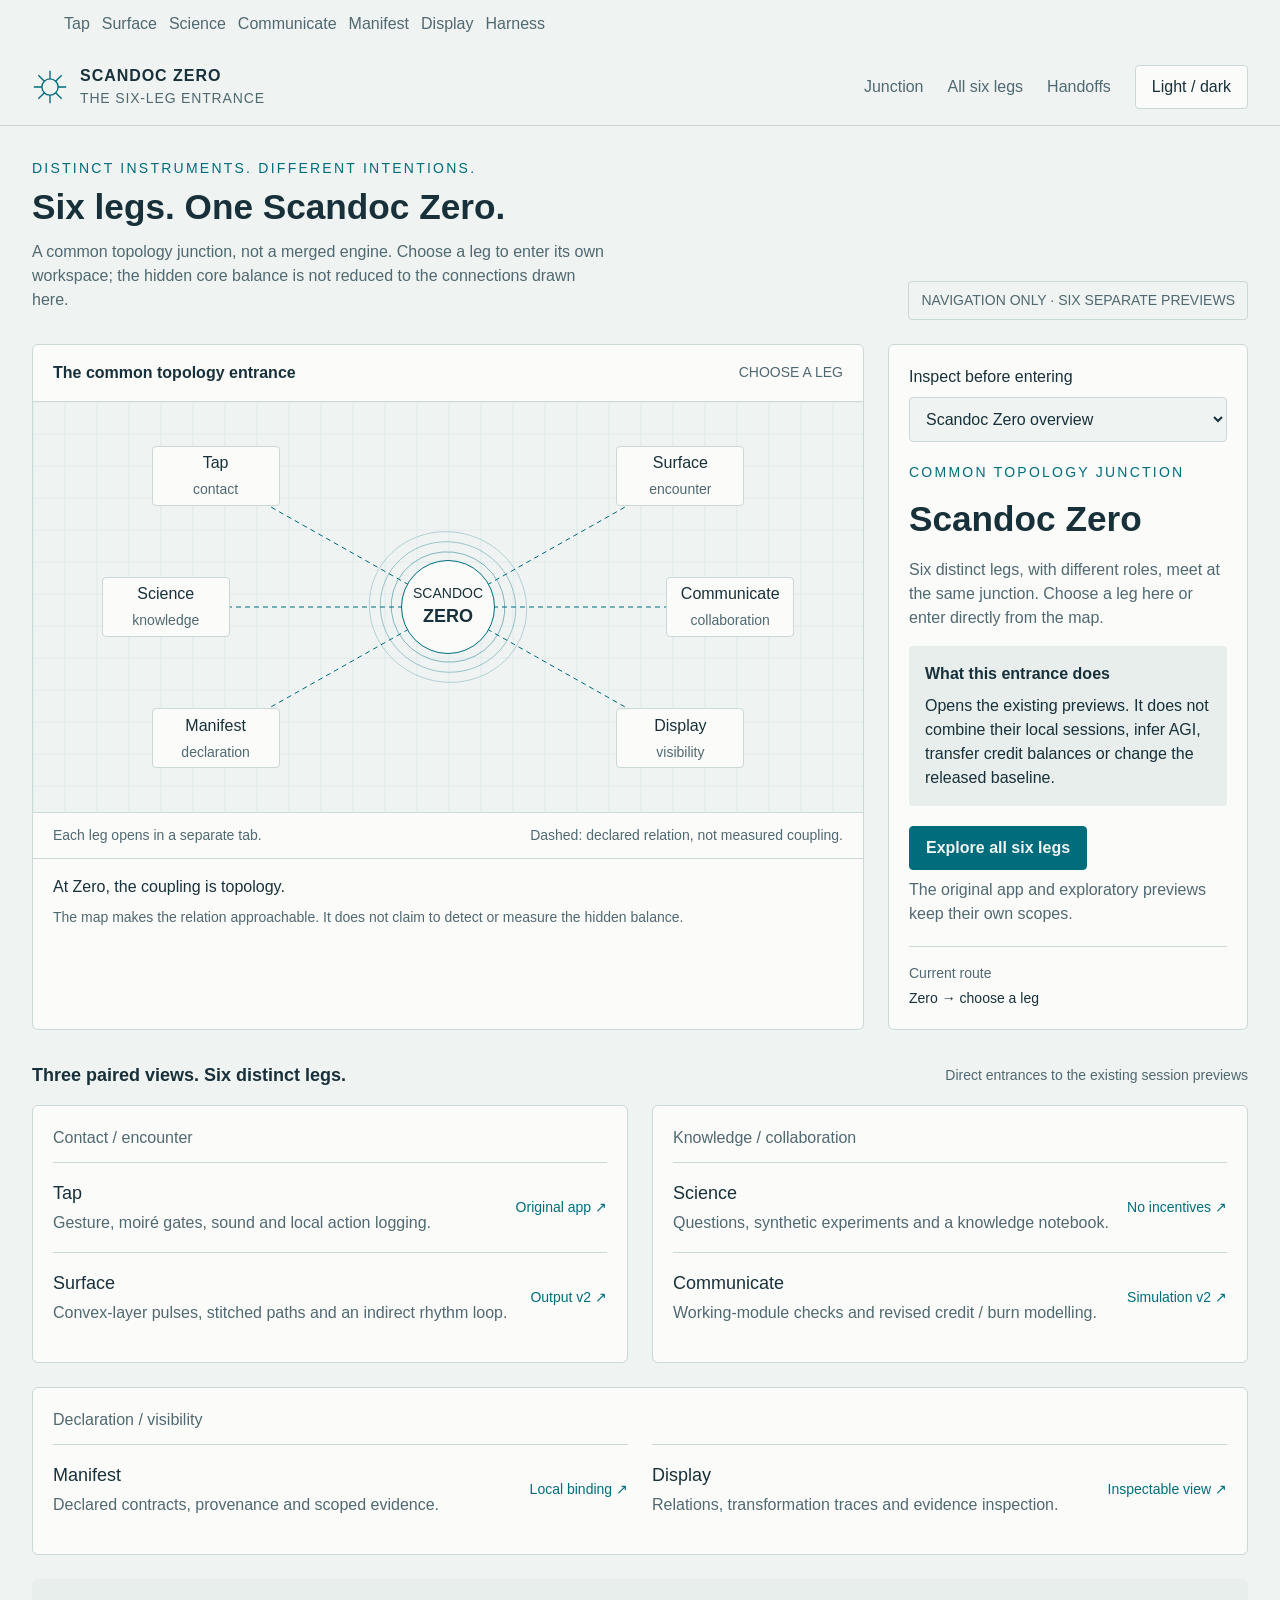
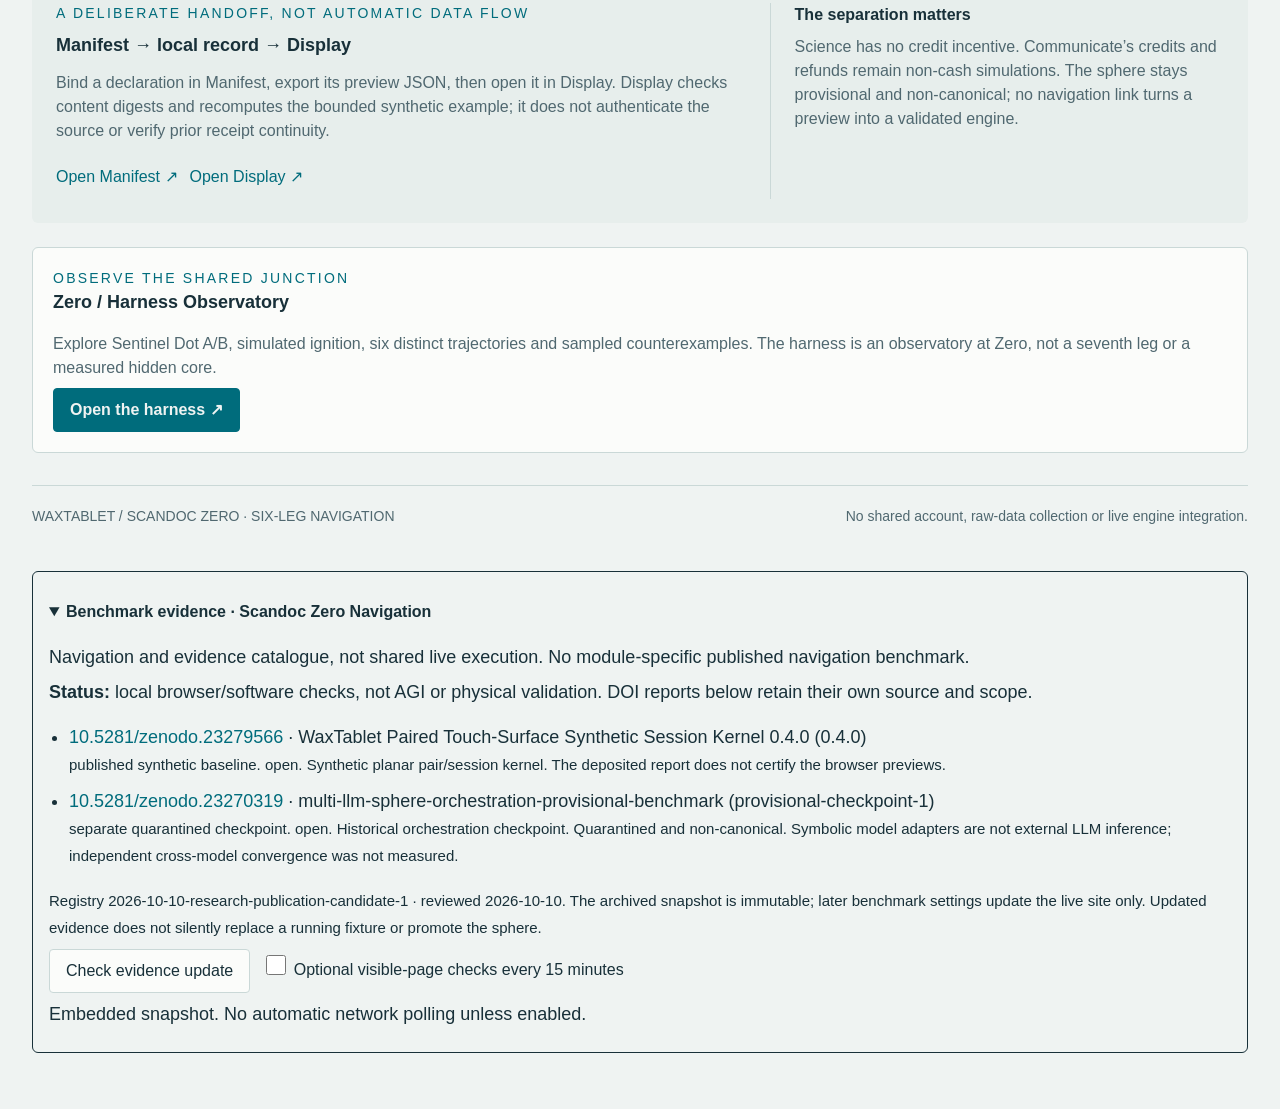
==== commit a27e12b6: "Add fail-closed harness evidence binding Co-authored-by: harleycameron-rgb <244466429+harleycameron-" ====
--- a/site/index.html
+++ b/site/index.html
@@ -297,7 +297,7 @@
  <p><strong>Status:</strong> local browser/software checks, not AGI or physical validation. DOI reports below retain their own source and scope.</p>
  <ul style="padding-left:20px"><li style="margin:10px 0"><a href="https://doi.org/10.5281/zenodo.23279566" target="_blank" rel="noopener noreferrer">10.5281/zenodo.23279566</a>
       <span> · WaxTablet Paired Touch-Surface Synthetic Session Kernel 0.4.0 (0.4.0)</span><br>
-      <small>published synthetic baseline. open. Synthetic planar pair/session kernel. Deposited report: 39 portable tests, 322 private-suite tests, 129 optimized session/pair/motion tests and 13 separate manufactured checks. These counts do not certify the browser previews.</small></li><li style="margin:10px 0"><a href="https://doi.org/10.5281/zenodo.23270319" target="_blank" rel="noopener noreferrer">10.5281/zenodo.23270319</a>
+      <small>published synthetic baseline. open. Synthetic planar pair/session kernel. The deposited report does not certify the browser previews.</small></li><li style="margin:10px 0"><a href="https://doi.org/10.5281/zenodo.23270319" target="_blank" rel="noopener noreferrer">10.5281/zenodo.23270319</a>
       <span> · multi-llm-sphere-orchestration-provisional-benchmark (provisional-checkpoint-1)</span><br>
       <small>separate quarantined checkpoint. open. Historical orchestration checkpoint. Quarantined and non-canonical. Symbolic model adapters are not external LLM inference; independent cross-model convergence was not measured.</small></li></ul>
  <p><small>Registry 2026-10-10-research-publication-candidate-1 · reviewed 2026-10-10.
